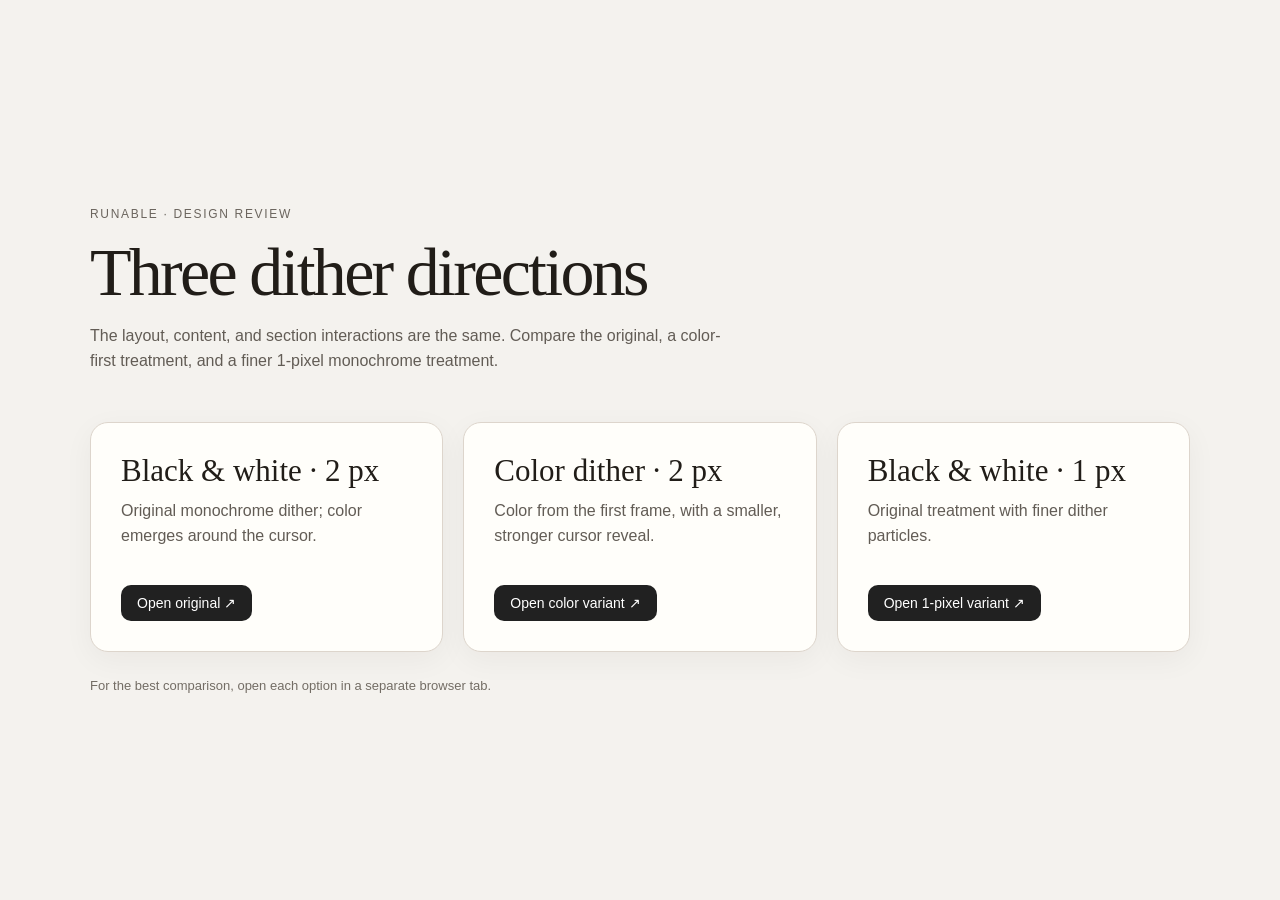
==== index.html @ c82d54b8 "Publish Runable dither review variants" ====
<!doctype html>
<html lang="en"><head><meta charset="utf-8"><meta name="viewport" content="width=device-width,initial-scale=1"><title>Runable — Visual direction review</title><style>
*{box-sizing:border-box}body{margin:0;min-height:100svh;display:grid;place-items:center;padding:32px;background:#f4f2ee;color:#211d18;font-family:Arial,sans-serif}.wrap{width:min(1100px,100%)}.eyebrow{font-size:12px;letter-spacing:.14em;text-transform:uppercase;color:#6b655e}h1{font-family:Georgia,serif;font-weight:400;font-size:clamp(40px,6vw,68px);line-height:1.06;letter-spacing:-.04em;margin:15px 0 16px}p{max-width:650px;color:#625c55;line-height:1.55}.choices{display:grid;grid-template-columns:repeat(3,minmax(0,1fr));gap:20px;margin-top:48px}.choice{display:flex;flex-direction:column;justify-content:space-between;gap:32px;min-height:230px;padding:30px;border:1px solid #ddd5cc;border-radius:18px;background:#fffefa;text-decoration:none;color:inherit;box-shadow:0 8px 30px #281b0d0c;transition:transform .2s,box-shadow .2s}.choice:hover{transform:translateY(-4px);box-shadow:0 16px 40px #281b0d18}.choice h2{font-family:Georgia,serif;font-weight:400;font-size:31px;margin:0 0 10px}.choice p{margin:0}.go{display:inline-flex;align-self:flex-start;padding:10px 16px;border-radius:10px;background:#212121;color:#fff;font-size:14px}footer{margin-top:26px;font-size:13px;color:#736d65}@media(max-width:780px){.choices{grid-template-columns:1fr;margin-top:32px}.choice{min-height:190px}}
</style></head><body><main class="wrap"><div class="eyebrow">Runable · Design review</div><h1>Three dither directions</h1><p>The layout, content, and section interactions are the same. Compare the original, a color-first treatment, and a finer 1-pixel monochrome treatment.</p><div class="choices"><a class="choice" href="black-white/index.html#academy"><div><h2>Black & white · 2 px</h2><p>Original monochrome dither; color emerges around the cursor.</p></div><span class="go">Open original ↗</span></a><a class="choice" href="color/index.html#academy"><div><h2>Color dither · 2 px</h2><p>Color from the first frame, with a smaller, stronger cursor reveal.</p></div><span class="go">Open color variant ↗</span></a><a class="choice" href="one-pixel/index.html#academy"><div><h2>Black & white · 1 px</h2><p>Original treatment with finer dither particles.</p></div><span class="go">Open 1-pixel variant ↗</span></a></div><footer>For the best comparison, open each option in a separate browser tab.</footer></main></body></html>
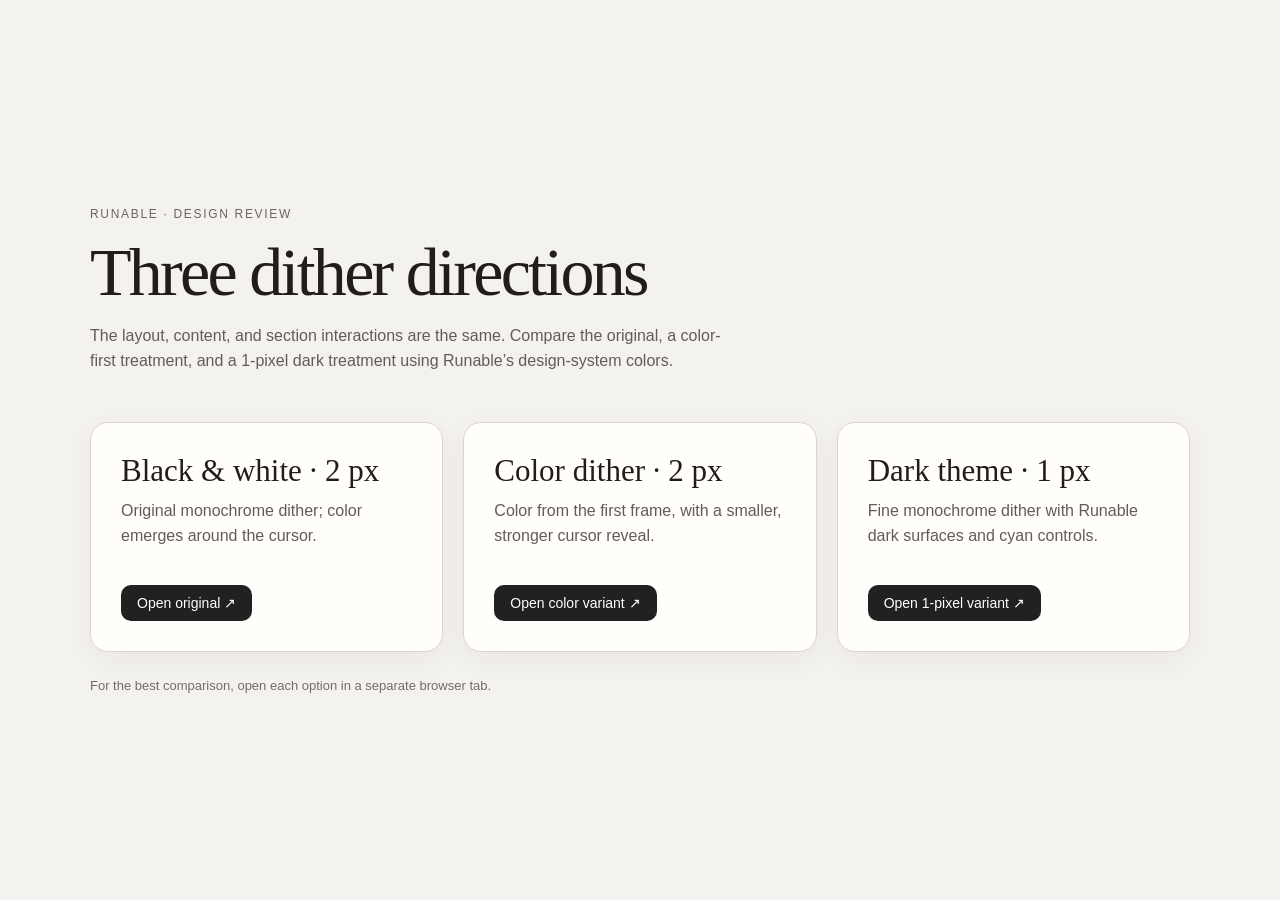
==== commit 96b2b788: "Apply Runable dark tokens to one pixel variant" ====
--- a/index.html
+++ b/index.html
@@ -1,4 +1,4 @@
 <!doctype html>
 <html lang="en"><head><meta charset="utf-8"><meta name="viewport" content="width=device-width,initial-scale=1"><title>Runable — Visual direction review</title><style>
 *{box-sizing:border-box}body{margin:0;min-height:100svh;display:grid;place-items:center;padding:32px;background:#f4f2ee;color:#211d18;font-family:Arial,sans-serif}.wrap{width:min(1100px,100%)}.eyebrow{font-size:12px;letter-spacing:.14em;text-transform:uppercase;color:#6b655e}h1{font-family:Georgia,serif;font-weight:400;font-size:clamp(40px,6vw,68px);line-height:1.06;letter-spacing:-.04em;margin:15px 0 16px}p{max-width:650px;color:#625c55;line-height:1.55}.choices{display:grid;grid-template-columns:repeat(3,minmax(0,1fr));gap:20px;margin-top:48px}.choice{display:flex;flex-direction:column;justify-content:space-between;gap:32px;min-height:230px;padding:30px;border:1px solid #ddd5cc;border-radius:18px;background:#fffefa;text-decoration:none;color:inherit;box-shadow:0 8px 30px #281b0d0c;transition:transform .2s,box-shadow .2s}.choice:hover{transform:translateY(-4px);box-shadow:0 16px 40px #281b0d18}.choice h2{font-family:Georgia,serif;font-weight:400;font-size:31px;margin:0 0 10px}.choice p{margin:0}.go{display:inline-flex;align-self:flex-start;padding:10px 16px;border-radius:10px;background:#212121;color:#fff;font-size:14px}footer{margin-top:26px;font-size:13px;color:#736d65}@media(max-width:780px){.choices{grid-template-columns:1fr;margin-top:32px}.choice{min-height:190px}}
-</style></head><body><main class="wrap"><div class="eyebrow">Runable · Design review</div><h1>Three dither directions</h1><p>The layout, content, and section interactions are the same. Compare the original, a color-first treatment, and a finer 1-pixel monochrome treatment.</p><div class="choices"><a class="choice" href="black-white/index.html#academy"><div><h2>Black & white · 2 px</h2><p>Original monochrome dither; color emerges around the cursor.</p></div><span class="go">Open original ↗</span></a><a class="choice" href="color/index.html#academy"><div><h2>Color dither · 2 px</h2><p>Color from the first frame, with a smaller, stronger cursor reveal.</p></div><span class="go">Open color variant ↗</span></a><a class="choice" href="one-pixel/index.html#academy"><div><h2>Black & white · 1 px</h2><p>Original treatment with finer dither particles.</p></div><span class="go">Open 1-pixel variant ↗</span></a></div><footer>For the best comparison, open each option in a separate browser tab.</footer></main></body></html>+</style></head><body><main class="wrap"><div class="eyebrow">Runable · Design review</div><h1>Three dither directions</h1><p>The layout, content, and section interactions are the same. Compare the original, a color-first treatment, and a 1-pixel dark treatment using Runable’s design-system colors.</p><div class="choices"><a class="choice" href="black-white/index.html#academy"><div><h2>Black & white · 2 px</h2><p>Original monochrome dither; color emerges around the cursor.</p></div><span class="go">Open original ↗</span></a><a class="choice" href="color/index.html#academy"><div><h2>Color dither · 2 px</h2><p>Color from the first frame, with a smaller, stronger cursor reveal.</p></div><span class="go">Open color variant ↗</span></a><a class="choice" href="one-pixel/index.html#academy"><div><h2>Dark theme · 1 px</h2><p>Fine monochrome dither with Runable dark surfaces and cyan controls.</p></div><span class="go">Open 1-pixel variant ↗</span></a></div><footer>For the best comparison, open each option in a separate browser tab.</footer></main></body></html>
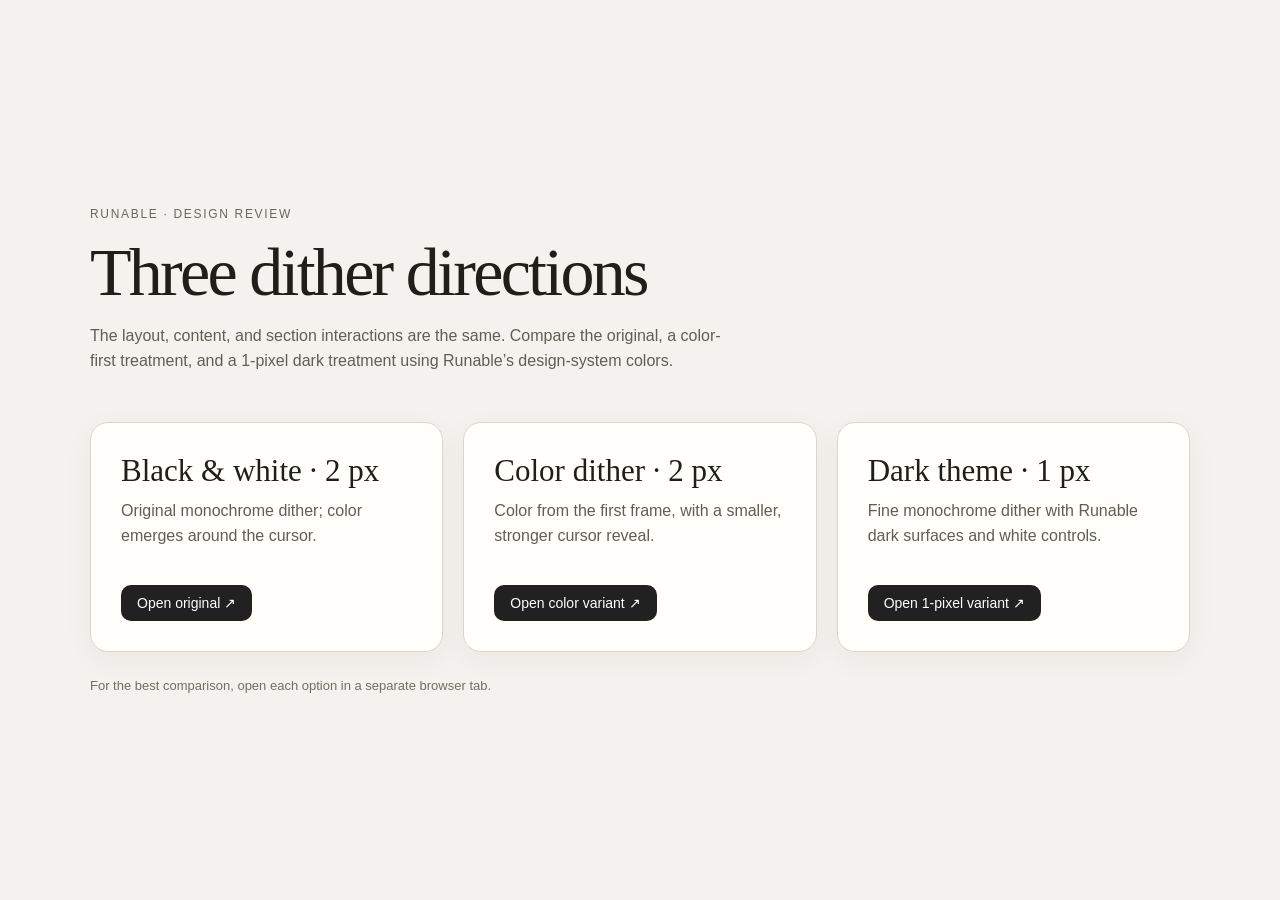
==== commit fadf7fdd: "Use white CTAs in dark one pixel variant" ====
--- a/index.html
+++ b/index.html
@@ -1,4 +1,4 @@
 <!doctype html>
 <html lang="en"><head><meta charset="utf-8"><meta name="viewport" content="width=device-width,initial-scale=1"><title>Runable — Visual direction review</title><style>
 *{box-sizing:border-box}body{margin:0;min-height:100svh;display:grid;place-items:center;padding:32px;background:#f4f2ee;color:#211d18;font-family:Arial,sans-serif}.wrap{width:min(1100px,100%)}.eyebrow{font-size:12px;letter-spacing:.14em;text-transform:uppercase;color:#6b655e}h1{font-family:Georgia,serif;font-weight:400;font-size:clamp(40px,6vw,68px);line-height:1.06;letter-spacing:-.04em;margin:15px 0 16px}p{max-width:650px;color:#625c55;line-height:1.55}.choices{display:grid;grid-template-columns:repeat(3,minmax(0,1fr));gap:20px;margin-top:48px}.choice{display:flex;flex-direction:column;justify-content:space-between;gap:32px;min-height:230px;padding:30px;border:1px solid #ddd5cc;border-radius:18px;background:#fffefa;text-decoration:none;color:inherit;box-shadow:0 8px 30px #281b0d0c;transition:transform .2s,box-shadow .2s}.choice:hover{transform:translateY(-4px);box-shadow:0 16px 40px #281b0d18}.choice h2{font-family:Georgia,serif;font-weight:400;font-size:31px;margin:0 0 10px}.choice p{margin:0}.go{display:inline-flex;align-self:flex-start;padding:10px 16px;border-radius:10px;background:#212121;color:#fff;font-size:14px}footer{margin-top:26px;font-size:13px;color:#736d65}@media(max-width:780px){.choices{grid-template-columns:1fr;margin-top:32px}.choice{min-height:190px}}
-</style></head><body><main class="wrap"><div class="eyebrow">Runable · Design review</div><h1>Three dither directions</h1><p>The layout, content, and section interactions are the same. Compare the original, a color-first treatment, and a 1-pixel dark treatment using Runable’s design-system colors.</p><div class="choices"><a class="choice" href="black-white/index.html#academy"><div><h2>Black & white · 2 px</h2><p>Original monochrome dither; color emerges around the cursor.</p></div><span class="go">Open original ↗</span></a><a class="choice" href="color/index.html#academy"><div><h2>Color dither · 2 px</h2><p>Color from the first frame, with a smaller, stronger cursor reveal.</p></div><span class="go">Open color variant ↗</span></a><a class="choice" href="one-pixel/index.html#academy"><div><h2>Dark theme · 1 px</h2><p>Fine monochrome dither with Runable dark surfaces and cyan controls.</p></div><span class="go">Open 1-pixel variant ↗</span></a></div><footer>For the best comparison, open each option in a separate browser tab.</footer></main></body></html>+</style></head><body><main class="wrap"><div class="eyebrow">Runable · Design review</div><h1>Three dither directions</h1><p>The layout, content, and section interactions are the same. Compare the original, a color-first treatment, and a 1-pixel dark treatment using Runable’s design-system colors.</p><div class="choices"><a class="choice" href="black-white/index.html#academy"><div><h2>Black & white · 2 px</h2><p>Original monochrome dither; color emerges around the cursor.</p></div><span class="go">Open original ↗</span></a><a class="choice" href="color/index.html#academy"><div><h2>Color dither · 2 px</h2><p>Color from the first frame, with a smaller, stronger cursor reveal.</p></div><span class="go">Open color variant ↗</span></a><a class="choice" href="one-pixel/index.html#academy"><div><h2>Dark theme · 1 px</h2><p>Fine monochrome dither with Runable dark surfaces and white controls.</p></div><span class="go">Open 1-pixel variant ↗</span></a></div><footer>For the best comparison, open each option in a separate browser tab.</footer></main></body></html>
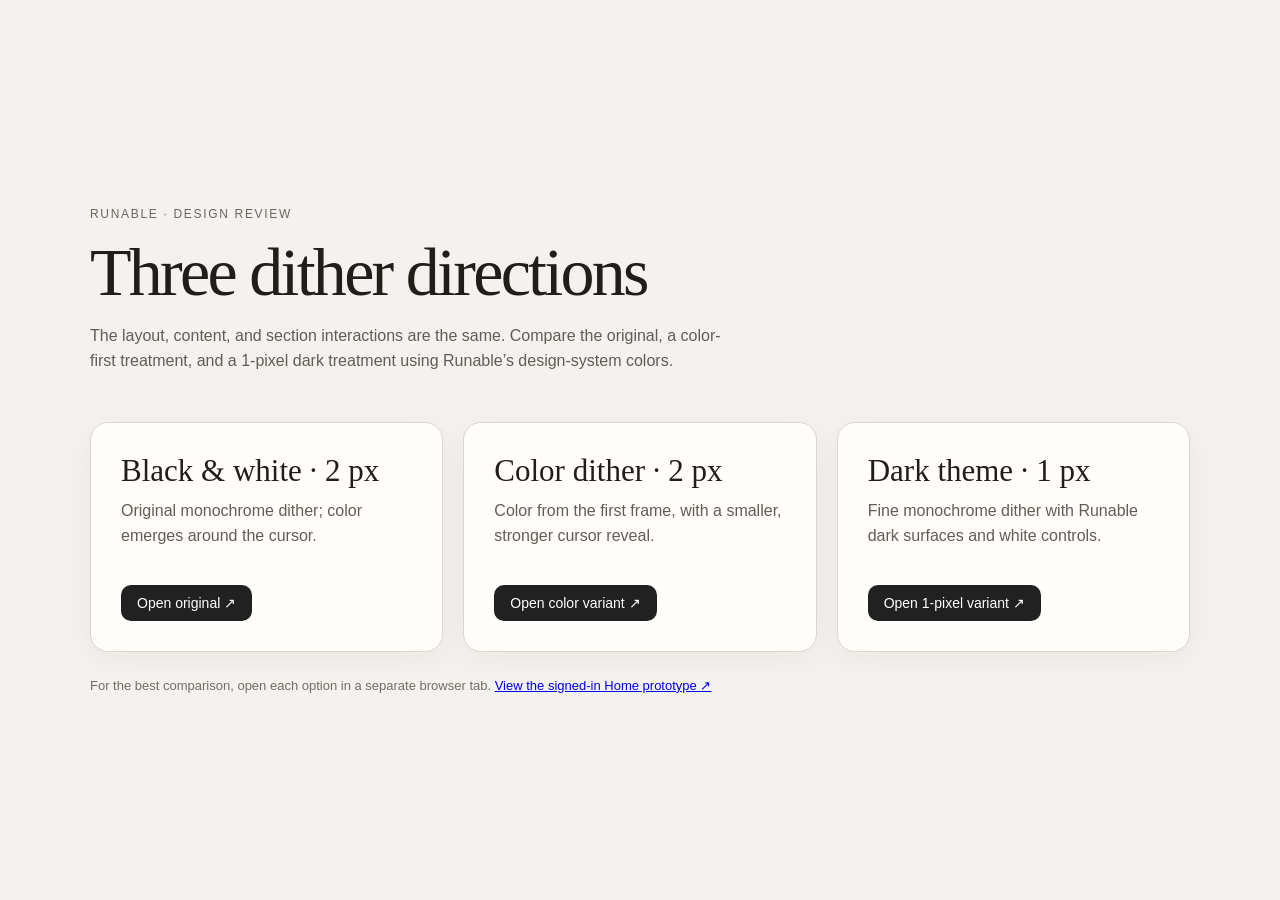
==== commit ef832b2a: "Add signed-in home card prototype in light and dark" ====
--- a/index.html
+++ b/index.html
@@ -1,4 +1,4 @@
 <!doctype html>
 <html lang="en"><head><meta charset="utf-8"><meta name="viewport" content="width=device-width,initial-scale=1"><title>Runable — Visual direction review</title><style>
 *{box-sizing:border-box}body{margin:0;min-height:100svh;display:grid;place-items:center;padding:32px;background:#f4f2ee;color:#211d18;font-family:Arial,sans-serif}.wrap{width:min(1100px,100%)}.eyebrow{font-size:12px;letter-spacing:.14em;text-transform:uppercase;color:#6b655e}h1{font-family:Georgia,serif;font-weight:400;font-size:clamp(40px,6vw,68px);line-height:1.06;letter-spacing:-.04em;margin:15px 0 16px}p{max-width:650px;color:#625c55;line-height:1.55}.choices{display:grid;grid-template-columns:repeat(3,minmax(0,1fr));gap:20px;margin-top:48px}.choice{display:flex;flex-direction:column;justify-content:space-between;gap:32px;min-height:230px;padding:30px;border:1px solid #ddd5cc;border-radius:18px;background:#fffefa;text-decoration:none;color:inherit;box-shadow:0 8px 30px #281b0d0c;transition:transform .2s,box-shadow .2s}.choice:hover{transform:translateY(-4px);box-shadow:0 16px 40px #281b0d18}.choice h2{font-family:Georgia,serif;font-weight:400;font-size:31px;margin:0 0 10px}.choice p{margin:0}.go{display:inline-flex;align-self:flex-start;padding:10px 16px;border-radius:10px;background:#212121;color:#fff;font-size:14px}footer{margin-top:26px;font-size:13px;color:#736d65}@media(max-width:780px){.choices{grid-template-columns:1fr;margin-top:32px}.choice{min-height:190px}}
-</style></head><body><main class="wrap"><div class="eyebrow">Runable · Design review</div><h1>Three dither directions</h1><p>The layout, content, and section interactions are the same. Compare the original, a color-first treatment, and a 1-pixel dark treatment using Runable’s design-system colors.</p><div class="choices"><a class="choice" href="black-white/index.html#academy"><div><h2>Black & white · 2 px</h2><p>Original monochrome dither; color emerges around the cursor.</p></div><span class="go">Open original ↗</span></a><a class="choice" href="color/index.html#academy"><div><h2>Color dither · 2 px</h2><p>Color from the first frame, with a smaller, stronger cursor reveal.</p></div><span class="go">Open color variant ↗</span></a><a class="choice" href="one-pixel/index.html#academy"><div><h2>Dark theme · 1 px</h2><p>Fine monochrome dither with Runable dark surfaces and white controls.</p></div><span class="go">Open 1-pixel variant ↗</span></a></div><footer>For the best comparison, open each option in a separate browser tab.</footer></main></body></html>+</style></head><body><main class="wrap"><div class="eyebrow">Runable · Design review</div><h1>Three dither directions</h1><p>The layout, content, and section interactions are the same. Compare the original, a color-first treatment, and a 1-pixel dark treatment using Runable’s design-system colors.</p><div class="choices"><a class="choice" href="black-white/index.html#academy"><div><h2>Black & white · 2 px</h2><p>Original monochrome dither; color emerges around the cursor.</p></div><span class="go">Open original ↗</span></a><a class="choice" href="color/index.html#academy"><div><h2>Color dither · 2 px</h2><p>Color from the first frame, with a smaller, stronger cursor reveal.</p></div><span class="go">Open color variant ↗</span></a><a class="choice" href="one-pixel/index.html#academy"><div><h2>Dark theme · 1 px</h2><p>Fine monochrome dither with Runable dark surfaces and white controls.</p></div><span class="go">Open 1-pixel variant ↗</span></a></div><footer>For the best comparison, open each option in a separate browser tab. <a href="prototype/index.html">View the signed-in Home prototype ↗</a></footer></main></body></html>
